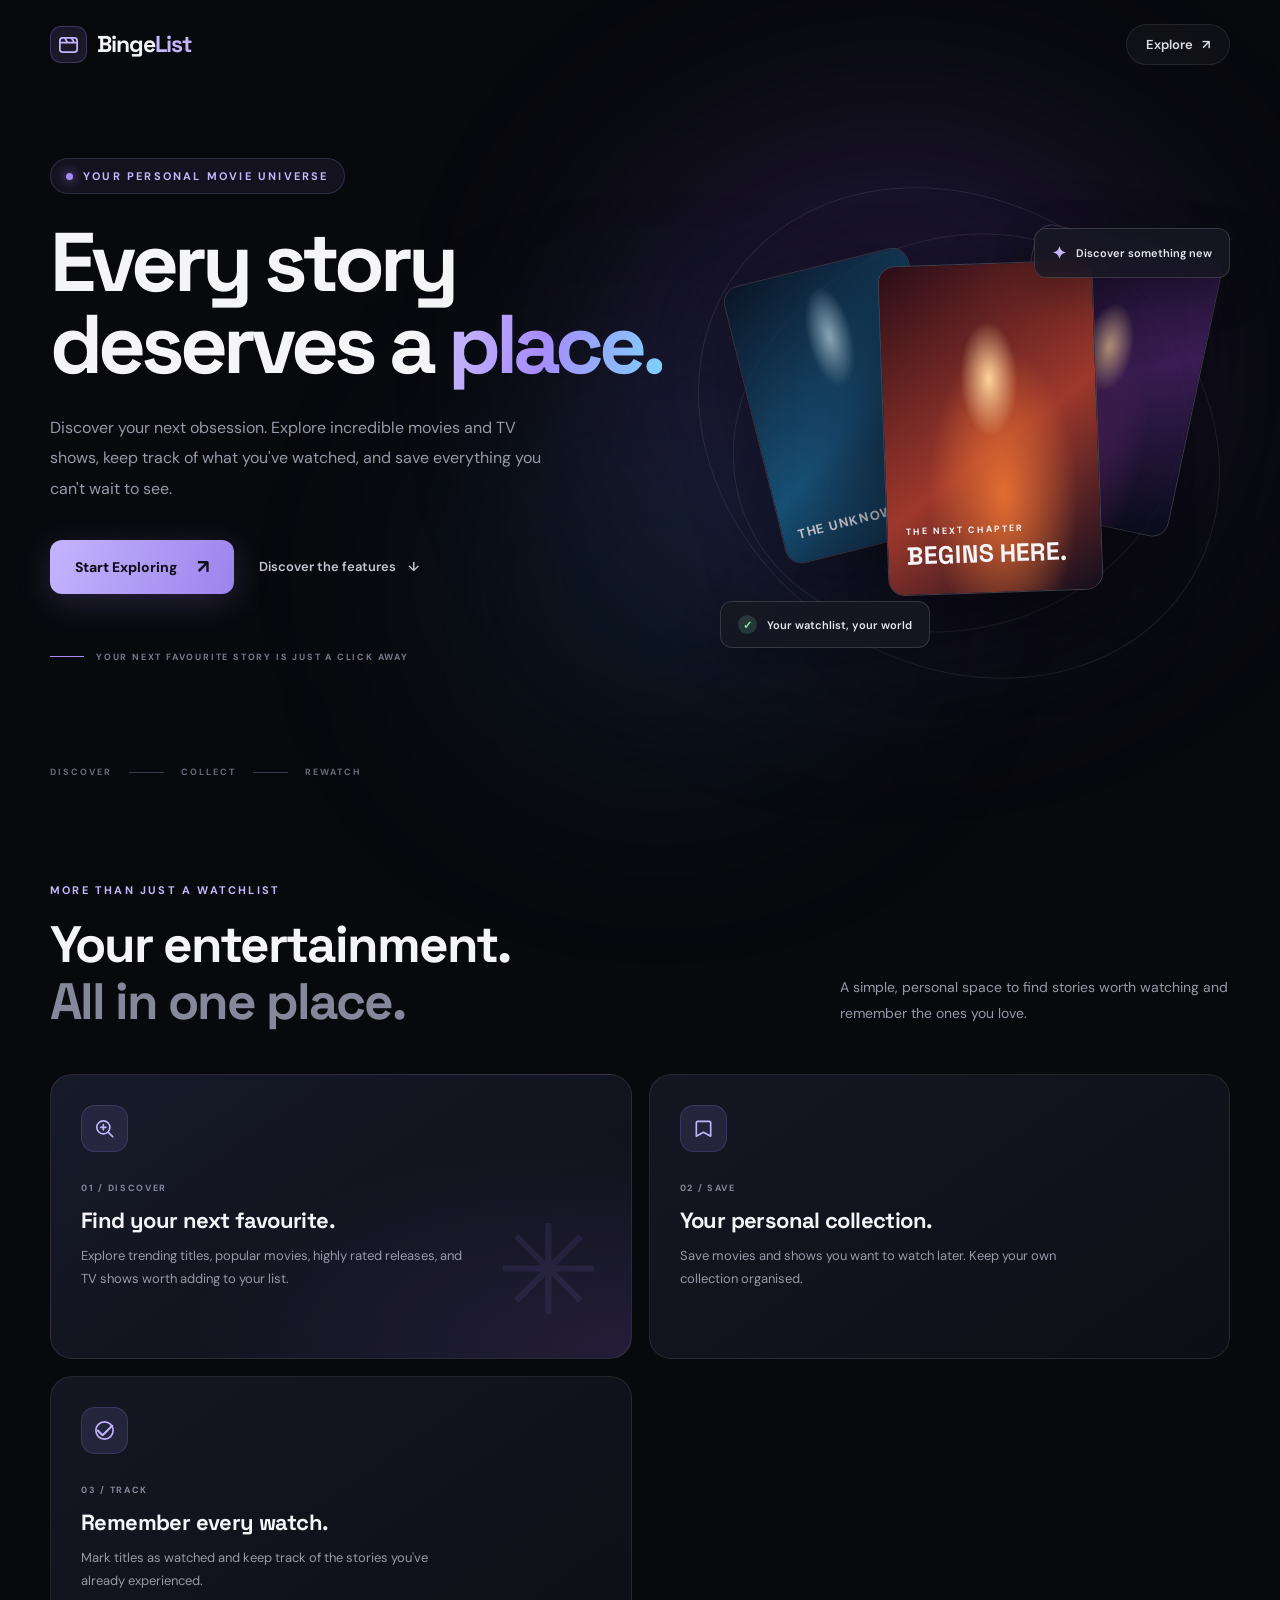
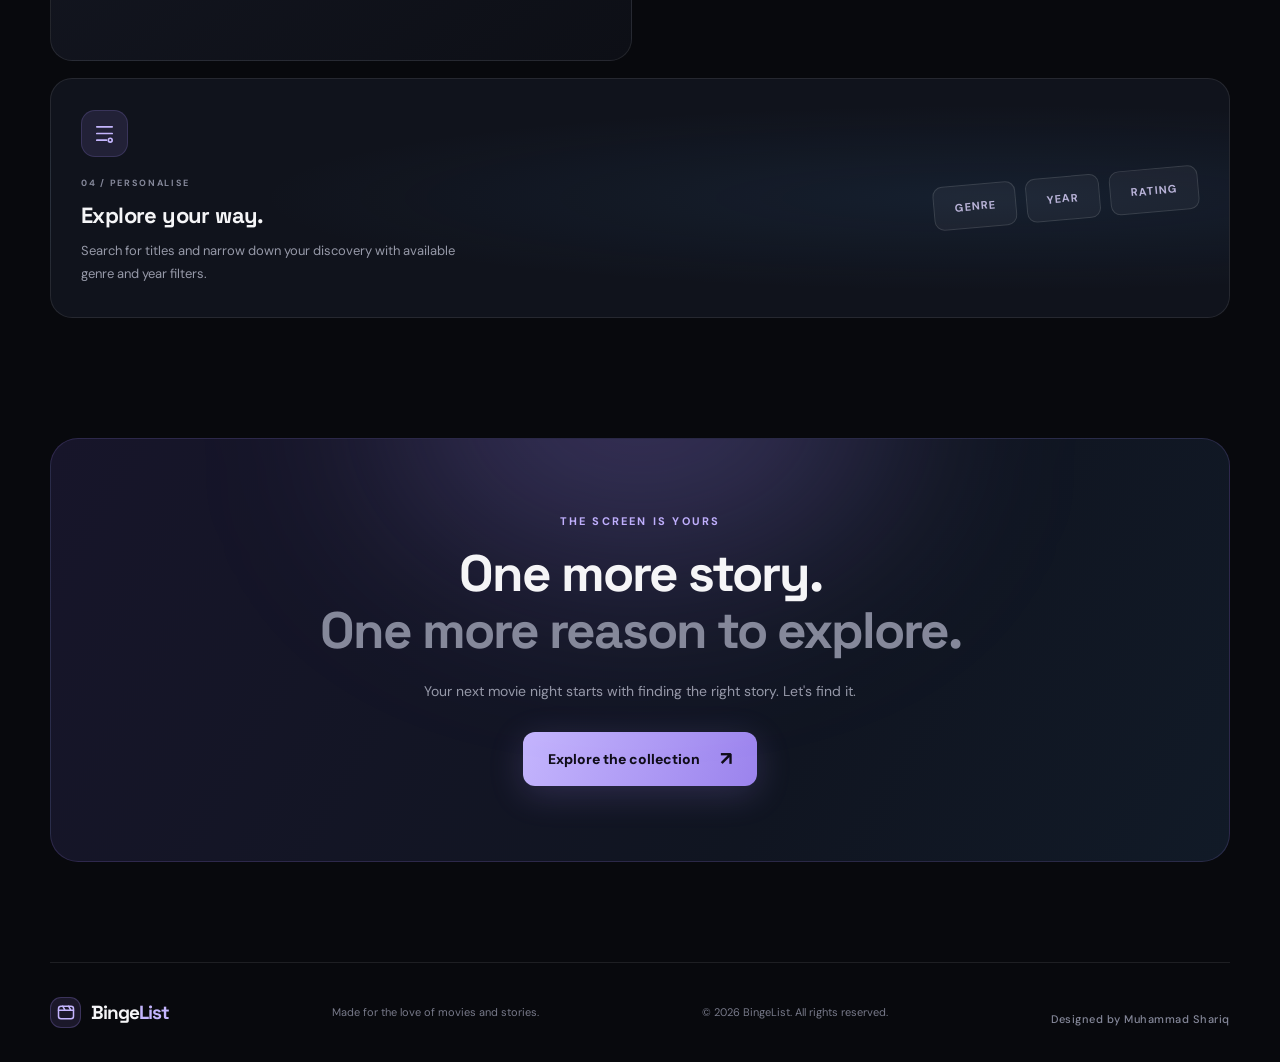
==== html/index.html @ 0b69c68d "project  Binglist - movies and series tracking watchlist and watchedList" ====
<!doctype html>
<html lang="en">
  <head>
    <meta charset="UTF-8" />
    <meta name="viewport" content="width=device-width, initial-scale=1.0" />
    <meta
      name="description"
      content="Discover movies, explore TV shows, and build your personal watchlist. Your next favourite story starts here."
    />
    <link rel="stylesheet" href="../css/index.css" />
    <title>BingeList — Discover. Track. Enjoy.</title>
  </head>

  <body>
    <!-- UI REDESIGN: Premium landing page navigation -->
    <header class="site-header">
      <a href="index.html" class="brand" aria-label="ReelVault home">
        <span class="brand-icon">
          <svg viewBox="0 0 24 24" fill="none" aria-hidden="true">
            <rect
              x="3"
              y="5"
              width="18"
              height="15"
              rx="3"
              stroke="currentColor"
              stroke-width="1.8"
            />
            <path
              d="M3 10h18M8 5l3 5M15 5l3 5"
              stroke="currentColor"
              stroke-width="1.8"
              stroke-linecap="round"
            />
          </svg>
        </span>
        <span>Binge<span class="brand-accent">List</span></span>
      </a>

      <a href="homepage.html" class="header-link">
        Explore <span aria-hidden="true">↗</span>
      </a>
    </header>

    <main>
      <!-- UI REDESIGN: Cinematic hero section -->
      <section id="main-page" class="main-page">
        <div class="hero-glow hero-glow-one"></div>
        <div class="hero-glow hero-glow-two"></div>
        <div class="hero-grid"></div>

        <div id="hero-content" class="hero-content">
          <div class="eyebrow">
            <span class="status-dot"></span>
            YOUR PERSONAL MOVIE UNIVERSE
          </div>

          <h1>
            Every story<br />
            deserves a <span class="gradient-text">place.</span>
          </h1>

          <p class="hero-description">
            Discover your next obsession. Explore incredible movies and TV
            shows, keep track of what you've watched, and save everything you
            can't wait to see.
          </p>

          <div class="hero-actions">
            <a href="homepage.html" class="btn">
              Start Exploring
              <span aria-hidden="true">↗</span>
            </a>

            <a href="#features" class="secondary-btn">
              Discover the features
              <span aria-hidden="true">↓</span>
            </a>
          </div>

          <div class="hero-note">
            <span class="note-line"></span>
            YOUR NEXT FAVOURITE STORY IS JUST A CLICK AWAY
          </div>
        </div>

        <!-- UI REDESIGN: Decorative cinematic poster composition -->
        <div class="hero-art" aria-hidden="true">
          <div class="art-orbit orbit-one"></div>
          <div class="art-orbit orbit-two"></div>

          <div class="poster poster-back">
            <div class="poster-art poster-art-blue"></div>
            <span class="poster-label">THE UNKNOWN</span>
          </div>

          <div class="poster poster-middle">
            <div class="poster-art poster-art-purple"></div>
            <span class="poster-label">BEYOND TIME</span>
          </div>

          <div class="poster poster-front">
            <div class="poster-art poster-art-orange"></div>
            <div class="poster-caption">
              <span>THE NEXT CHAPTER</span>
              <strong>BEGINS HERE.</strong>
            </div>
          </div>

          <div class="floating-chip chip-top">
            <span class="chip-icon">✦</span>
            Discover something new
          </div>

          <div class="floating-chip chip-bottom">
            <span class="chip-check">✓</span>
            Your watchlist, your world
          </div>
        </div>

        <div class="hero-bottom">
          <span>DISCOVER</span>
          <span class="hero-bottom-line"></span>
          <span>COLLECT</span>
          <span class="hero-bottom-line"></span>
          <span>REWATCH</span>
        </div>
      </section>

      <!-- UI REDESIGN: Feature introduction -->
      <section id="features" class="features-section">
        <div class="section-heading">
          <div>
            <span class="section-kicker">MORE THAN JUST A WATCHLIST</span>
            <h2>Your entertainment.<br /><span>All in one place.</span></h2>
          </div>

          <p>
            A simple, personal space to find stories worth watching and remember
            the ones you love.
          </p>
        </div>

        <div class="feature-grid">
          <article class="feature-card feature-card-large">
            <div class="feature-icon">
              <svg viewBox="0 0 24 24" fill="none" aria-hidden="true">
                <circle
                  cx="10.8"
                  cy="10.8"
                  r="6.8"
                  stroke="currentColor"
                  stroke-width="1.7"
                />
                <path
                  d="m16 16 4.5 4.5M8 10.8h5.6M10.8 8v5.6"
                  stroke="currentColor"
                  stroke-width="1.7"
                  stroke-linecap="round"
                />
              </svg>
            </div>
            <span class="feature-number">01 / DISCOVER</span>
            <h3>Find your next favourite.</h3>
            <p>
              Explore trending titles, popular movies, highly rated releases,
              and TV shows worth adding to your list.
            </p>
            <span class="feature-decoration decoration-search">✳</span>
          </article>

          <article class="feature-card">
            <div class="feature-icon">
              <svg viewBox="0 0 24 24" fill="none" aria-hidden="true">
                <path
                  d="M6 4.5h12a1.5 1.5 0 0 1 1.5 1.5v14L12 16l-7.5 4V6A1.5 1.5 0 0 1 6 4.5Z"
                  stroke="currentColor"
                  stroke-width="1.7"
                  stroke-linejoin="round"
                />
              </svg>
            </div>
            <span class="feature-number">02 / SAVE</span>
            <h3>Your personal collection.</h3>
            <p>
              Save movies and shows you want to watch later. Keep your own
              collection organised.
            </p>
          </article>

          <article class="feature-card">
            <div class="feature-icon">
              <svg viewBox="0 0 24 24" fill="none" aria-hidden="true">
                <path
                  d="M20 7 10 17l-5-5"
                  stroke="currentColor"
                  stroke-width="2"
                  stroke-linecap="round"
                  stroke-linejoin="round"
                />
                <circle
                  cx="12"
                  cy="12"
                  r="9"
                  stroke="currentColor"
                  stroke-width="1.7"
                />
              </svg>
            </div>
            <span class="feature-number">03 / TRACK</span>
            <h3>Remember every watch.</h3>
            <p>
              Mark titles as watched and keep track of the stories you've
              already experienced.
            </p>
          </article>

          <article class="feature-card feature-card-wide">
            <div class="wide-feature-content">
              <div class="feature-icon">
                <svg viewBox="0 0 24 24" fill="none" aria-hidden="true">
                  <path
                    d="M4 5h16M4 12h16M4 19h10"
                    stroke="currentColor"
                    stroke-width="1.8"
                    stroke-linecap="round"
                  />
                  <circle
                    cx="18"
                    cy="19"
                    r="2"
                    stroke="currentColor"
                    stroke-width="1.7"
                  />
                </svg>
              </div>
              <span class="feature-number">04 / PERSONALISE</span>
              <h3>Explore your way.</h3>
              <p>
                Search for titles and narrow down your discovery with available
                genre and year filters.
              </p>
            </div>
            <div class="wide-decoration" aria-hidden="true">
              <span>GENRE</span>
              <span>YEAR</span>
              <span>RATING</span>
            </div>
          </article>
        </div>
      </section>

      <!-- UI REDESIGN: Promotional call-to-action -->
      <section class="closing-section">
        <div class="closing-glow"></div>
        <span class="section-kicker">THE SCREEN IS YOURS</span>
        <h2>One more story.<br /><span>One more reason to explore.</span></h2>
        <p>
          Your next movie night starts with finding the right story. Let's find
          it.
        </p>
        <a href="homepage.html" class="btn">
          Explore the collection <span aria-hidden="true">↗</span>
        </a>
      </section>
    </main>

    <!-- UI REDESIGN: Minimal professional footer -->
    <footer class="site-footer">
      <a href="index.html" class="brand footer-brand">
        <span class="brand-icon">
          <svg viewBox="0 0 24 24" fill="none" aria-hidden="true">
            <rect
              x="3"
              y="5"
              width="18"
              height="15"
              rx="3"
              stroke="currentColor"
              stroke-width="1.8"
            />
            <path
              d="M3 10h18M8 5l3 5M15 5l3 5"
              stroke="currentColor"
              stroke-width="1.8"
              stroke-linecap="round"
            />
          </svg>
        </span>
        <span>Binge<span class="brand-accent">List</span></span>
      </a>

      <p>Made for the love of movies and stories.</p>

      <span class="copyright"> © 2026 BingeList. All rights reserved. </span>
      <a
        class="designed-by"
        href="https://github.com/MuhammadShariq05"
        target="_blank"
        rel="noopener noreferrer"
      >
        Designed by Muhammad Shariq
      </a>
    </footer>
  </body>
</html>
---- css/index.css ----
/* =========================================================
   REELVAULT — LANDING PAGE DESIGN SYSTEM
   UI REDESIGN: Global colors, typography and spacing
========================================================= */

@import url('https://fonts.googleapis.com/css2?family=DM+Sans:wght@400;500;600;700;800&family=Space+Grotesk:wght@400;500;600;700&display=swap');

:root {
  --bg: #08090d;
  --bg-soft: #0e1018;
  --surface: #12151f;
  --surface-hover: #191d29;
  --text: #f5f5f7;
  --muted: #9699a8;
  --accent: #a78bfa;
  --accent-light: #c4b5fd;
  --border: rgba(255, 255, 255, 0.09);
  --radius: 22px;
  --transition: 250ms ease;
}

* {
  margin: 0;
  padding: 0;
  box-sizing: border-box;
}

html {
  scroll-behavior: smooth;
  scroll-padding-top: 100px;
}

body {
  min-width: 320px;
  background: var(--bg);
  color: var(--text);
  font-family: 'DM Sans', sans-serif;
  overflow-x: hidden;
  -webkit-font-smoothing: antialiased;
}

a {
  color: inherit;
  text-decoration: none;
}

button,
a {
  -webkit-tap-highlight-color: transparent;
}

::selection {
  background: rgba(167, 139, 250, 0.35);
  color: white;
}

/* =========================================================
   UI REDESIGN: HEADER AND BRAND
========================================================= */

.site-header {
  width: min(1440px, calc(100% - 100px));
  height: 88px;
  margin: auto;
  display: flex;
  align-items: center;
  justify-content: space-between;
  position: relative;
  z-index: 10;
}

.brand {
  display: inline-flex;
  align-items: center;
  gap: 10px;
  font-family: 'Space Grotesk', sans-serif;
  font-size: 23px;
  font-weight: 700;
  letter-spacing: -1px;
}

.brand-icon {
  width: 37px;
  height: 37px;
  display: grid;
  place-items: center;
  background: rgba(167, 139, 250, 0.12);
  border: 1px solid rgba(167, 139, 250, 0.24);
  border-radius: 11px;
  color: var(--accent-light);
}

.brand-icon svg {
  width: 23px;
  height: 23px;
}

.brand-accent {
  color: var(--accent-light);
}

.header-link {
  display: flex;
  align-items: center;
  gap: 9px;
  padding: 11px 19px;
  border: 1px solid var(--border);
  border-radius: 50px;
  background: rgba(255, 255, 255, 0.035);
  color: #dedee6;
  font-size: 13px;
  font-weight: 600;
  transition: var(--transition);
}

.header-link:hover {
  background: white;
  color: #111;
  border-color: white;
  transform: translateY(-2px);
}

/* =========================================================
   UI REDESIGN: CINEMATIC HERO SECTION
========================================================= */

.main-page {
  min-height: 690px;
  width: min(1440px, calc(100% - 100px));
  margin: 0 auto;
  position: relative;
  display: flex;
  align-items: center;
  padding: 65px 0 110px;
  isolation: isolate;
}

.hero-glow {
  position: absolute;
  z-index: -2;
  pointer-events: none;
  border-radius: 50%;
  filter: blur(100px);
}

.hero-glow-one {
  width: 600px;
  height: 500px;
  background: rgba(103, 72, 190, 0.21);
  right: 3%;
  top: 5%;
}

.hero-glow-two {
  width: 430px;
  height: 400px;
  background: rgba(38, 91, 145, 0.14);
  right: 30%;
  bottom: 0;
}

.hero-grid {
  position: absolute;
  z-index: -1;
  inset: 0;
  pointer-events: none;
  opacity: 0.15;
  background-image:
    linear-gradient(rgba(255,255,255,0.045) 1px, transparent 1px),
    linear-gradient(90deg, rgba(255,255,255,0.045) 1px, transparent 1px);
  background-size: 65px 65px;
  mask-image: linear-gradient(to right, black, transparent 90%);
}

.hero-content {
  width: 57%;
  max-width: 710px;
  position: relative;
  z-index: 2;
  animation: reveal-up 800ms ease both;
}

.eyebrow,
.section-kicker {
  display: inline-flex;
  align-items: center;
  gap: 10px;
  color: var(--accent-light);
  font-size: 11px;
  font-weight: 700;
  letter-spacing: 2.2px;
}

.eyebrow {
  padding: 10px 15px;
  border: 1px solid rgba(167, 139, 250, 0.2);
  border-radius: 50px;
  background: rgba(167, 139, 250, 0.075);
  margin-bottom: 27px;
}

.status-dot {
  width: 7px;
  height: 7px;
  border-radius: 50%;
  background: #a78bfa;
  box-shadow: 0 0 12px #a78bfa;
}

.hero-content h1 {
  font-family: 'Space Grotesk', sans-serif;
  font-size: clamp(55px, 6.5vw, 91px);
  line-height: 0.99;
  letter-spacing: -5px;
  font-weight: 700;
  max-width: 720px;
}

.gradient-text {
  background: linear-gradient(100deg, #c4b5fd 5%, #a78bfa 45%, #7dd3fc 100%);
  color: transparent;
  background-clip: text;
  -webkit-background-clip: text;
}

.hero-description {
  max-width: 510px;
  margin-top: 27px;
  color: var(--muted);
  font-size: 16px;
  line-height: 1.9;
}

.hero-actions {
  display: flex;
  align-items: center;
  gap: 25px;
  margin-top: 36px;
  flex-wrap: wrap;
}

.btn {
  min-height: 54px;
  padding: 0 25px;
  display: inline-flex;
  justify-content: center;
  align-items: center;
  gap: 20px;
  background: linear-gradient(110deg, #c4b5fd, #9b83ed);
  color: #100d19;
  border-radius: 12px;
  font-size: 14px;
  font-weight: 800;
  box-shadow: 0 8px 35px rgba(167, 139, 250, 0.2);
  transition: var(--transition);
}

.btn:hover {
  transform: translateY(-4px);
  box-shadow: 0 12px 40px rgba(167, 139, 250, 0.35);
}

.btn span {
  font-size: 19px;
}

.secondary-btn {
  display: inline-flex;
  gap: 12px;
  align-items: center;
  color: #c5c5d0;
  font-size: 13px;
  font-weight: 600;
  transition: var(--transition);
}

.secondary-btn:hover {
  color: white;
  gap: 17px;
}

.hero-note {
  display: flex;
  align-items: center;
  gap: 12px;
  margin-top: 57px;
  font-size: 9px;
  letter-spacing: 1.8px;
  font-weight: 700;
  color: #777989;
}

.note-line {
  width: 34px;
  height: 1px;
  background: var(--accent);
}

/* =========================================================
   UI REDESIGN: DECORATIVE POSTER ART
   Uses CSS illustrations; no external image download needed.
========================================================= */

.hero-art {
  width: 46%;
  height: 500px;
  position: absolute;
  right: 0;
  top: 50%;
  transform: translateY(-50%);
}

.art-orbit {
  position: absolute;
  border: 1px solid rgba(255,255,255,0.09);
  border-radius: 50%;
  top: 50%;
  left: 50%;
  transform: translate(-50%, -50%) rotate(-20deg);
}

.orbit-one {
  width: 460px;
  height: 390px;
}

.orbit-two {
  width: 550px;
  height: 460px;
  transform: translate(-50%, -50%) rotate(35deg);
}

.poster {
  width: 190px;
  height: 285px;
  position: absolute;
  border-radius: 17px;
  overflow: hidden;
  border: 1px solid rgba(255,255,255,0.18);
  background: #171625;
  box-shadow: 0 30px 80px rgba(0,0,0,0.55);
}

.poster-back {
  top: 80px;
  left: 12%;
  transform: rotate(-14deg);
  opacity: 0.75;
}

.poster-middle {
  top: 55px;
  right: 6%;
  transform: rotate(12deg);
  opacity: 0.85;
}

.poster-front {
  width: 215px;
  height: 330px;
  left: 36%;
  top: 80px;
  z-index: 2;
  transform: rotate(-2deg);
}

.poster-art {
  position: absolute;
  inset: 0;
}

.poster-art-blue {
  background:
    radial-gradient(ellipse at 50% 25%, #b6e0ee 0%, transparent 17%),
    radial-gradient(ellipse at 60% 80%, #164a6d, transparent 50%),
    linear-gradient(145deg, #071624, #17618a 55%, #09111c);
}

.poster-art-purple {
  background:
    radial-gradient(ellipse at 50% 38%, #f7c9a3, transparent 18%),
    radial-gradient(ellipse at 45% 75%, #6b2f7d, transparent 45%),
    linear-gradient(155deg, #150d27, #42205d, #080d1c);
}

.poster-art-orange {
  background:
    radial-gradient(ellipse at 50% 35%, #ffd39a 0%, transparent 19%),
    radial-gradient(ellipse at 55% 70%, #e36d31, transparent 45%),
    linear-gradient(145deg, #2b0d18, #9e382c 55%, #130e1d);
}

.poster-caption {
  position: absolute;
  bottom: 25px;
  left: 18px;
  right: 18px;
  display: flex;
  flex-direction: column;
  gap: 5px;
}

.poster-caption span {
  font-size: 9px;
  font-weight: 700;
  letter-spacing: 2px;
}

.poster-caption strong {
  font-family: 'Space Grotesk', sans-serif;
  font-size: 25px;
  line-height: 1.1;
}

.poster-label {
  position: absolute;
  bottom: 20px;
  left: 15px;
  font-size: 13px;
  font-weight: 800;
  letter-spacing: 1px;
}

.floating-chip {
  position: absolute;
  z-index: 3;
  display: flex;
  align-items: center;
  gap: 10px;
  padding: 13px 17px;
  background: rgba(23, 24, 35, 0.8);
  backdrop-filter: blur(20px);
  border: 1px solid rgba(255,255,255,0.14);
  border-radius: 12px;
  box-shadow: 0 15px 40px rgba(0,0,0,0.25);
  font-size: 11px;
  font-weight: 600;
  color: #e9e8f1;
}

.chip-top {
  top: 45px;
  right: 0;
}

.chip-bottom {
  bottom: 35px;
  left: 6%;
}

.chip-icon {
  color: var(--accent-light);
  font-size: 17px;
}

.chip-check {
  display: grid;
  place-items: center;
  width: 19px;
  height: 19px;
  border-radius: 50%;
  background: rgba(134, 239, 172, 0.15);
  color: #86efac;
}

/* UI REDESIGN: Hero bottom visual separator */

.hero-bottom {
  position: absolute;
  bottom: 0;
  left: 0;
  display: flex;
  align-items: center;
  gap: 17px;
  color: #696c7b;
  font-size: 9px;
  font-weight: 700;
  letter-spacing: 2px;
}

.hero-bottom-line {
  width: 35px;
  height: 1px;
  background: #393b48;
}

/* =========================================================
   UI REDESIGN: FEATURES SECTION
========================================================= */

.features-section {
  width: min(1280px, calc(100% - 100px));
  margin: 100px auto 120px;
}

.section-heading {
  display: flex;
  align-items: flex-end;
  justify-content: space-between;
  gap: 40px;
  margin-bottom: 43px;
}

.section-heading h2,
.closing-section h2 {
  margin-top: 17px;
  font-family: 'Space Grotesk', sans-serif;
  font-size: clamp(37px, 4vw, 53px);
  line-height: 1.12;
  letter-spacing: -2px;
}

.section-heading h2 span,
.closing-section h2 span {
  color: #85889a;
}

.section-heading > p {
  max-width: 390px;
  padding-bottom: 5px;
  color: var(--muted);
  line-height: 1.8;
  font-size: 14px;
}

.feature-grid {
  display: grid;
  grid-template-columns: repeat(2, minmax(0, 1fr));
  gap: 17px;
}

.feature-card {
  min-height: 285px;
  padding: 30px;
  position: relative;
  overflow: hidden;
  border: 1px solid var(--border);
  border-radius: var(--radius);
  background: linear-gradient(145deg, #141722, #0d0f16);
  transition: var(--transition);
}

.feature-card:hover {
  transform: translateY(-5px);
  border-color: rgba(167,139,250,0.35);
  background: linear-gradient(145deg, #191a2a, #10121c);
}

.feature-card-large {
  background:
    radial-gradient(ellipse at 100% 100%, rgba(126, 87, 194, 0.2), transparent 55%),
    linear-gradient(145deg, #171a29, #0d0f16);
}

.feature-icon {
  width: 47px;
  height: 47px;
  display: grid;
  place-items: center;
  margin-bottom: 30px;
  border-radius: 14px;
  background: rgba(167,139,250,0.12);
  color: var(--accent-light);
  border: 1px solid rgba(167,139,250,0.18);
}

.feature-icon svg {
  width: 23px;
  height: 23px;
}

.feature-number {
  display: block;
  margin-bottom: 12px;
  color: #85889a;
  font-size: 9px;
  font-weight: 700;
  letter-spacing: 1.7px;
}

.feature-card h3 {
  font-family: 'Space Grotesk', sans-serif;
  font-size: 22px;
  letter-spacing: -0.6px;
  margin-bottom: 10px;
}

.feature-card p {
  max-width: 390px;
  color: var(--muted);
  font-size: 13px;
  line-height: 1.8;
}

.feature-decoration {
  position: absolute;
  right: 30px;
  bottom: 5px;
  font-size: 125px;
  color: rgba(167,139,250,0.09);
}

.feature-card-wide {
  grid-column: span 2;
  min-height: 240px;
  display: flex;
  justify-content: space-between;
  align-items: center;
  background:
    radial-gradient(ellipse at 80% 50%, rgba(59, 113, 171, 0.13), transparent 55%),
    #10131c;
}

.wide-feature-content {
  max-width: 460px;
}

.wide-feature-content .feature-icon {
  margin-bottom: 20px;
}

.wide-decoration {
  display: flex;
  flex-wrap: wrap;
  justify-content: center;
  gap: 10px;
  max-width: 350px;
  transform: rotate(-5deg);
}

.wide-decoration span {
  padding: 14px 20px;
  border: 1px solid rgba(255,255,255,0.12);
  border-radius: 10px;
  background: rgba(255,255,255,0.045);
  color: #b9b3d8;
  font-size: 11px;
  font-weight: 700;
  letter-spacing: 1px;
}

/* =========================================================
   UI REDESIGN: FINAL CALL TO ACTION
========================================================= */

.closing-section {
  width: min(1280px, calc(100% - 100px));
  min-height: 390px;
  margin: 0 auto 100px;
  padding: 75px 30px;
  position: relative;
  overflow: hidden;
  display: flex;
  flex-direction: column;
  justify-content: center;
  align-items: center;
  text-align: center;
  border: 1px solid rgba(167,139,250,0.17);
  border-radius: 28px;
  background: linear-gradient(120deg, #17152a, #101521 65%, #111a27);
}

.closing-glow {
  width: 500px;
  height: 300px;
  position: absolute;
  top: -180px;
  left: 50%;
  transform: translateX(-50%);
  border-radius: 50%;
  background: rgba(167,139,250,0.25);
  filter: blur(100px);
  pointer-events: none;
}

.closing-section h2 {
  position: relative;
  font-size: clamp(35px, 4vw, 52px);
}

.closing-section p {
  max-width: 480px;
  margin: 20px 0 27px;
  color: var(--muted);
  font-size: 14px;
  line-height: 1.8;
}

/* =========================================================
   UI REDESIGN: FOOTER
========================================================= */

.site-footer {
  width: min(1440px, calc(100% - 100px));
  min-height: 100px;
  margin: auto;
  display: flex;
  align-items: center;
  justify-content: space-between;
  gap: 20px;
  border-top: 1px solid var(--border);
}

.footer-brand {
  font-size: 19px;
}

.footer-brand .brand-icon {
  width: 31px;
  height: 31px;
}

.footer-brand .brand-icon svg {
  width: 20px;
  height: 20px;
}

.site-footer p,
.copyright {
  color: #777989;
  font-size: 11px;
}

/* =========================================================
   UI REDESIGN: ANIMATION
========================================================= */

@keyframes reveal-up {
  from {
    opacity: 0;
    transform: translateY(25px);
  }
  to {
    opacity: 1;
    transform: translateY(0);
  }
}

/* =========================================================
   UI REDESIGN: TABLET RESPONSIVENESS
========================================================= */

@media (max-width: 1050px) {
  .site-header,
  .main-page,
  .site-footer {
    width: calc(100% - 60px);
  }

  .hero-content {
    width: 60%;
  }

  .hero-content h1 {
    font-size: clamp(55px, 7vw, 75px);
  }

  .hero-art {
    width: 42%;
    transform: translateY(-50%) scale(0.8);
    transform-origin: center right;
  }

  .features-section,
  .closing-section {
    width: calc(100% - 60px);
  }
}

/* =========================================================
   UI REDESIGN: MOBILE RESPONSIVENESS
========================================================= */

@media (max-width: 700px) {
  .site-header {
    width: calc(100% - 38px);
    height: 75px;
  }

  .brand {
    font-size: 20px;
  }

  .header-link {
    padding: 10px 15px;
    font-size: 12px;
  }

  .main-page {
    width: calc(100% - 42px);
    min-height: auto;
    padding: 65px 0 70px;
    display: flex;
    flex-direction: column;
    align-items: flex-start;
  }

  .hero-content {
    width: 100%;
  }

  .hero-content h1 {
    font-size: clamp(48px, 12vw, 67px);
    letter-spacing: -3px;
  }

  .hero-description {
    max-width: 100%;
    font-size: 14px;
  }

  .hero-actions {
    gap: 19px;
    margin-top: 29px;
  }

  .btn {
    min-height: 50px;
    padding: 0 19px;
    font-size: 12px;
  }

  .secondary-btn {
    font-size: 11px;
  }

  .hero-note {
    margin-top: 35px;
    font-size: 8px;
  }

  .hero-art {
    width: 100%;
    height: 340px;
    position: relative;
    top: auto;
    right: auto;
    transform: none;
    margin-top: 35px;
    overflow: hidden;
  }

  .poster {
    width: 130px;
    height: 200px;
  }

  .poster-front {
    width: 145px;
    height: 225px;
    left: 34%;
    top: 45px;
  }

  .poster-back {
    left: 8%;
    top: 65px;
  }

  .poster-middle {
    right: 6%;
    top: 40px;
  }

  .poster-caption strong {
    font-size: 18px;
  }

  .floating-chip {
    padding: 10px 12px;
    font-size: 9px;
  }

  .chip-top {
    top: 0;
    right: 0;
  }

  .chip-bottom {
    bottom: 0;
    left: 0;
  }

  .orbit-one {
    width: 310px;
    height: 270px;
  }

  .orbit-two {
    width: 370px;
    height: 310px;
  }

  .hero-bottom {
    bottom: 0;
    gap: 10px;
    font-size: 7px;
  }

  .hero-bottom-line {
    width: 18px;
  }

  .features-section {
    width: calc(100% - 42px);
    margin: 75px auto;
  }

  .section-heading {
    display: block;
    margin-bottom: 28px;
  }

  .section-heading h2,
  .closing-section h2 {
    font-size: 39px;
    letter-spacing: -1.7px;
  }

  .section-heading > p {
    margin-top: 17px;
    font-size: 13px;
  }

  .feature-grid {
    grid-template-columns: 1fr;
    gap: 13px;
  }

  .feature-card {
    min-height: 255px;
    padding: 24px;
  }

  .feature-card-wide {
    grid-column: span 1;
    align-items: flex-start;
    flex-direction: column;
    gap: 30px;
  }

  .wide-decoration {
    justify-content: flex-start;
    transform: none;
  }

  .wide-decoration span {
    padding: 11px 14px;
    font-size: 9px;
  }

  .closing-section {
    width: calc(100% - 42px);
    min-height: 360px;
    margin-bottom: 65px;
    padding: 55px 20px;
  }

  .closing-section p {
    font-size: 13px;
  }

  .site-footer {
    width: calc(100% - 42px);
    padding: 25px 0;
    flex-direction: column;
    align-items: flex-start;
    gap: 15px;
  }
}

/* =========================================================
   UI REDESIGN: REDUCED MOTION ACCESSIBILITY
========================================================= */

@media (prefers-reduced-motion: reduce) {
  *,
  *::before,
  *::after {
    scroll-behavior: auto !important;
    animation-duration: 0.01ms !important;
    animation-iteration-count: 1 !important;
    transition-duration: 0.01ms !important;
  }
}


/* UI REDESIGN: Elegant designer credit */
.designed-by {
  display: flex;
  align-items: center;
  justify-content: center;
  gap: 6px;
  margin-top: 14px;
  color: #85889a;
  font-family: 'DM Sans', sans-serif;
  font-size: 11px;
  font-weight: 500;
  letter-spacing: 0.5px;
  transition: color 250ms ease;
  text-decoration: none;
  cursor: pointer;
}

.designed-by span {
  color: #c4b5fd;
  font-weight: 700;
  letter-spacing: 0.7px;
}

.designed-by:hover {
  color: #ffffff;
}

.designed-by span:hover {
  color: #a78bfa;
}
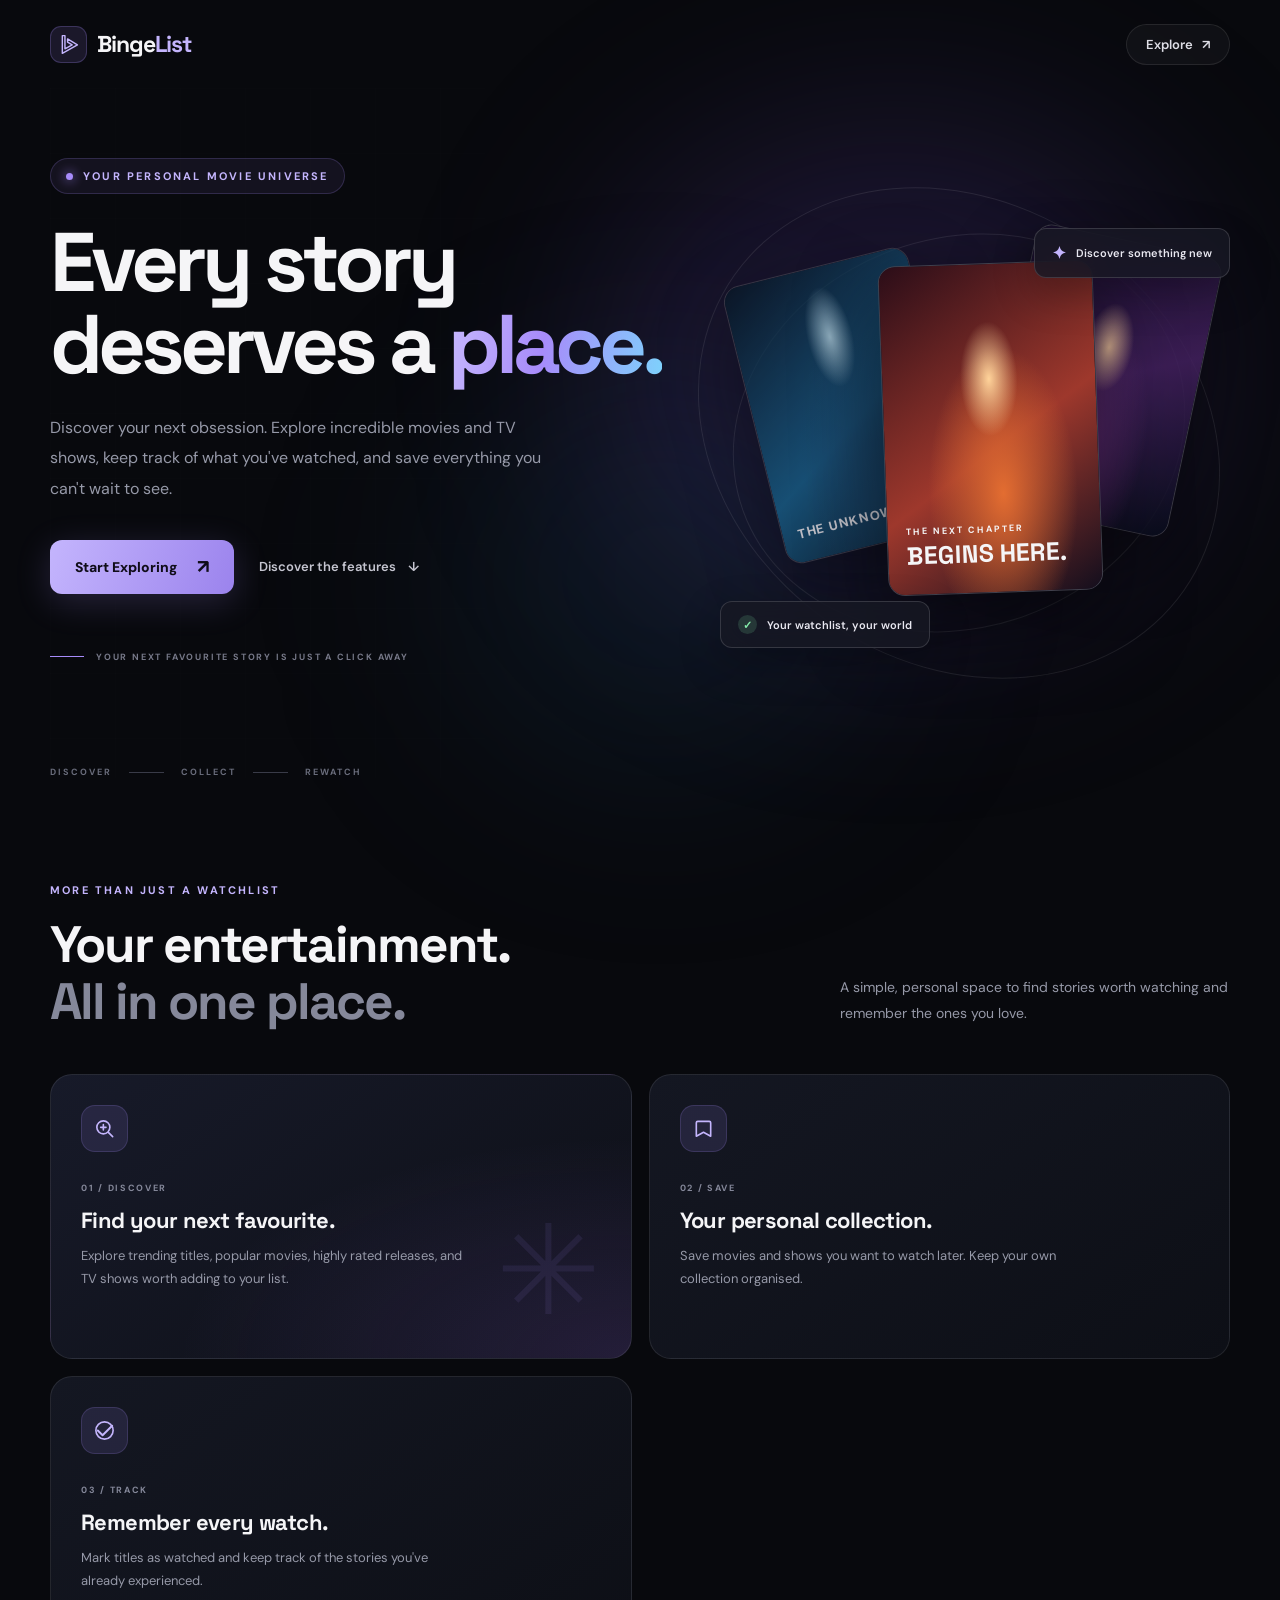
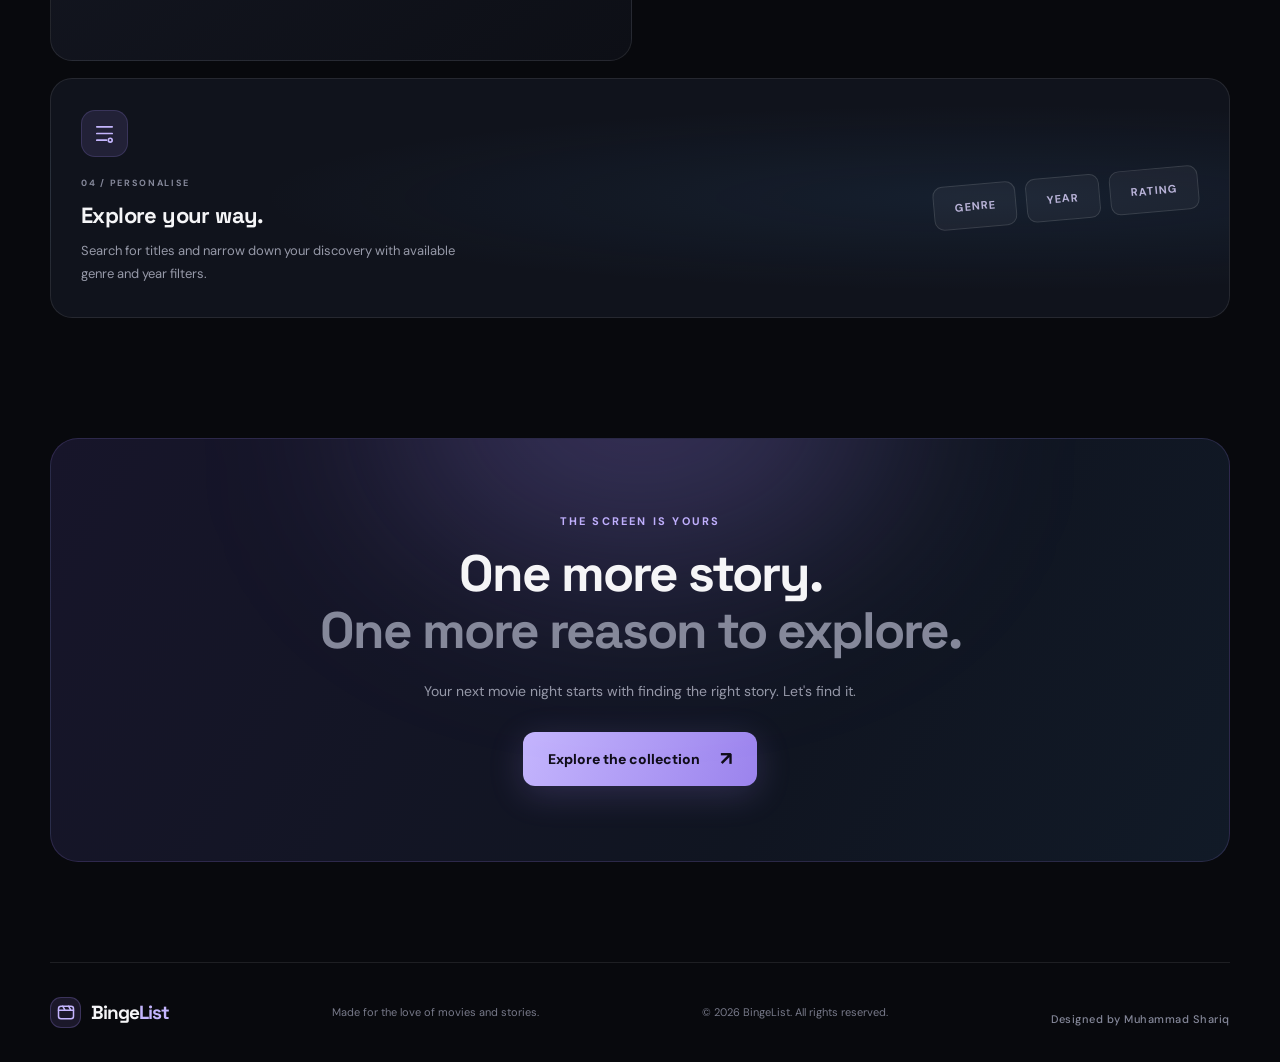
==== commit 563c074c: "Refactor SVG assets and update HTML to use new logo and movie icons" ====
--- a/html/index.html
+++ b/html/index.html
@@ -9,6 +9,7 @@
     />
     <link rel="stylesheet" href="../css/index.css" />
     <title>BingeList — Discover. Track. Enjoy.</title>
+    <link rel="icon" href="../assests/logo.svg" />
   </head>
 
   <body>
@@ -16,23 +17,7 @@
     <header class="site-header">
       <a href="index.html" class="brand" aria-label="ReelVault home">
         <span class="brand-icon">
-          <svg viewBox="0 0 24 24" fill="none" aria-hidden="true">
-            <rect
-              x="3"
-              y="5"
-              width="18"
-              height="15"
-              rx="3"
-              stroke="currentColor"
-              stroke-width="1.8"
-            />
-            <path
-              d="M3 10h18M8 5l3 5M15 5l3 5"
-              stroke="currentColor"
-              stroke-width="1.8"
-              stroke-linecap="round"
-            />
-          </svg>
+          <img src="../assests/logo.svg" alt="BingList Logo" />
         </span>
         <span>Binge<span class="brand-accent">List</span></span>
       </a>
--- a/css/index.css
+++ b/css/index.css
@@ -91,7 +91,7 @@
   color: var(--accent-light);
 }
 
-.brand-icon svg {
+.brand-icon img {
   width: 23px;
   height: 23px;
 }
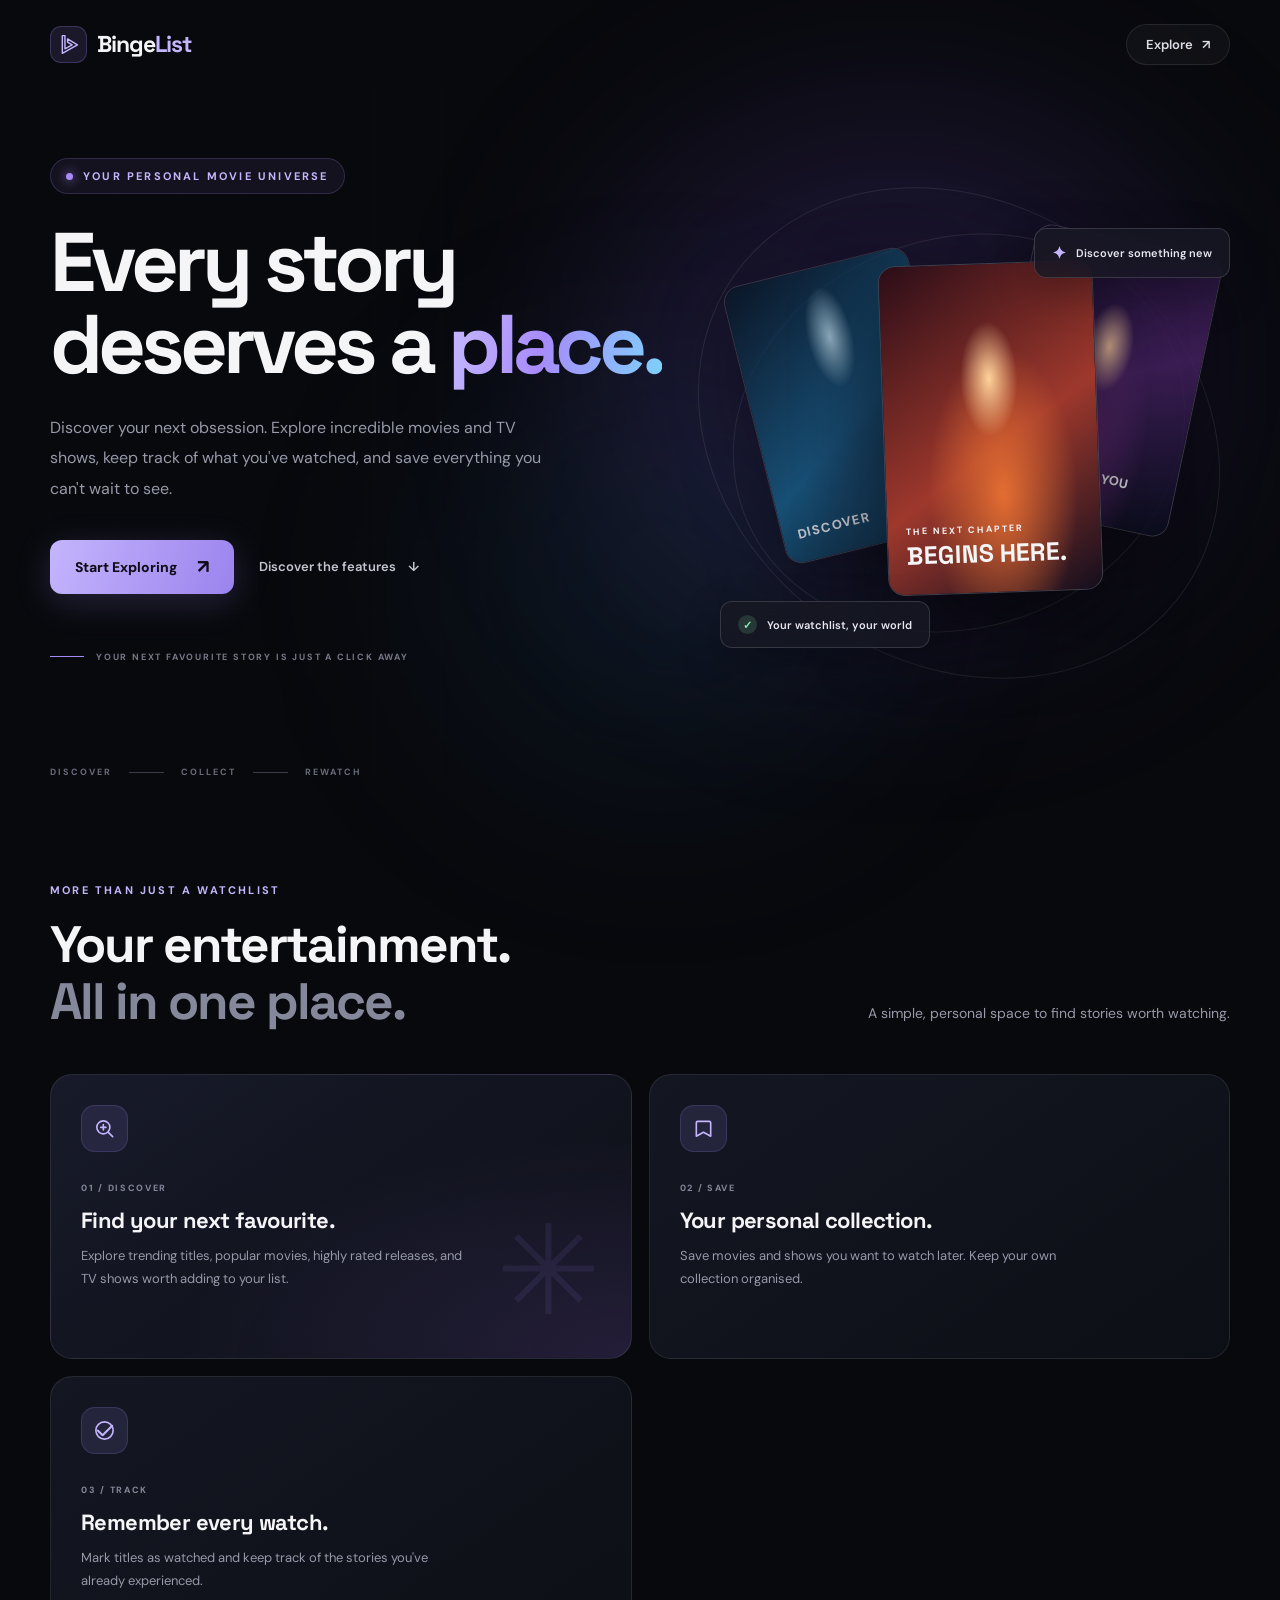
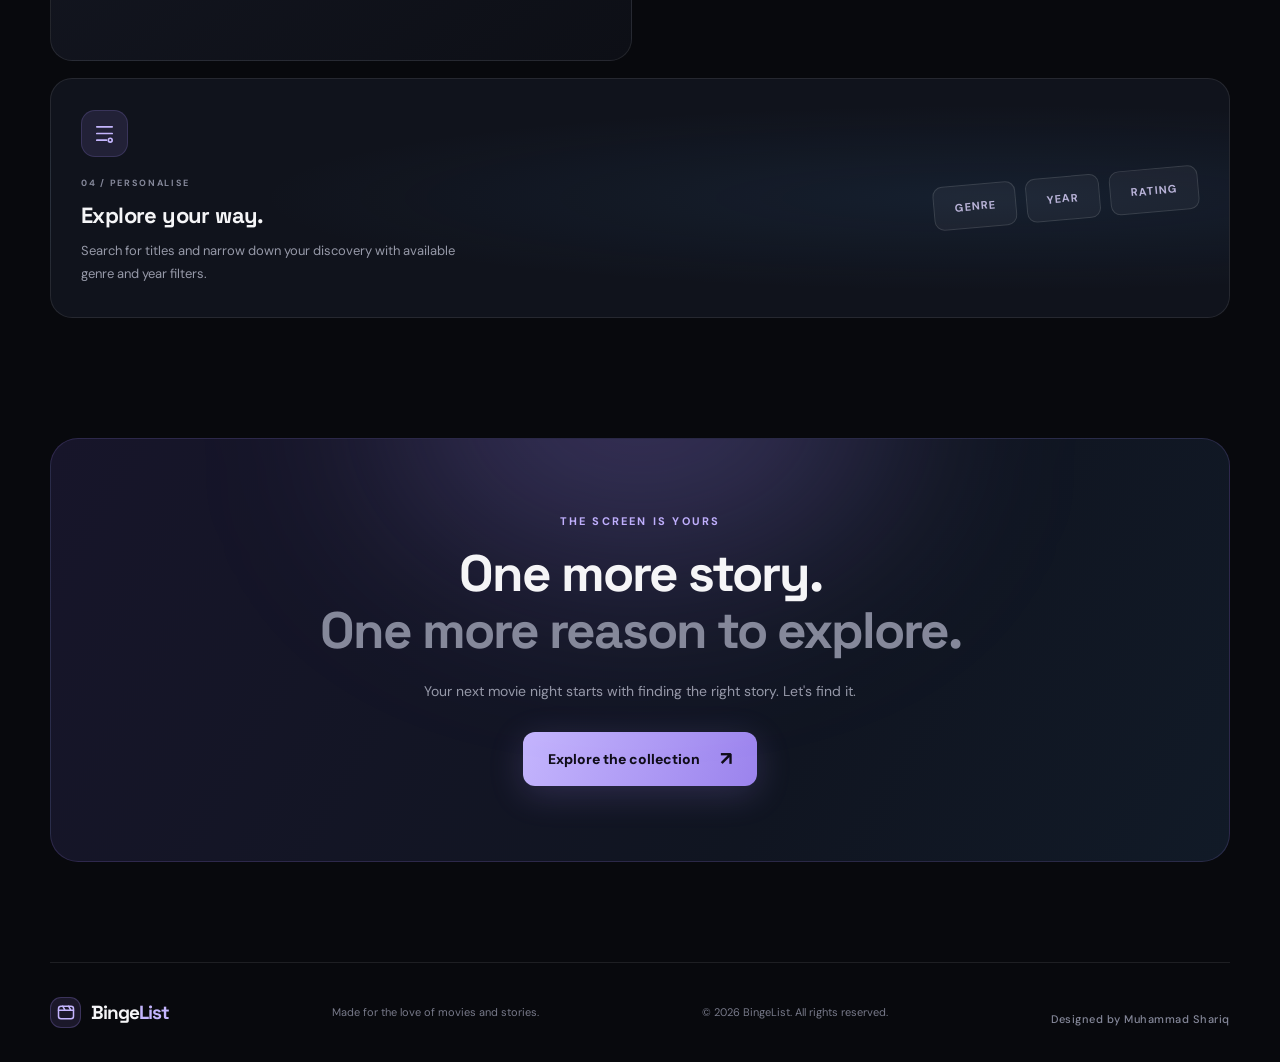
==== commit 1918233d: "Update poster labels and description for clarity in hero section" ====
--- a/html/index.html
+++ b/html/index.html
@@ -76,12 +76,12 @@
 
           <div class="poster poster-back">
             <div class="poster-art poster-art-blue"></div>
-            <span class="poster-label">THE UNKNOWN</span>
+            <span class="poster-label">DISCOVER</span>
           </div>
 
           <div class="poster poster-middle">
             <div class="poster-art poster-art-purple"></div>
-            <span class="poster-label">BEYOND TIME</span>
+            <span class="poster-label">TRACK WHAT YOU WATCH</span>
           </div>
 
           <div class="poster poster-front">
@@ -121,8 +121,7 @@
           </div>
 
           <p>
-            A simple, personal space to find stories worth watching and remember
-            the ones you love.
+            A simple, personal space to find stories worth watching.
           </p>
         </div>
 
